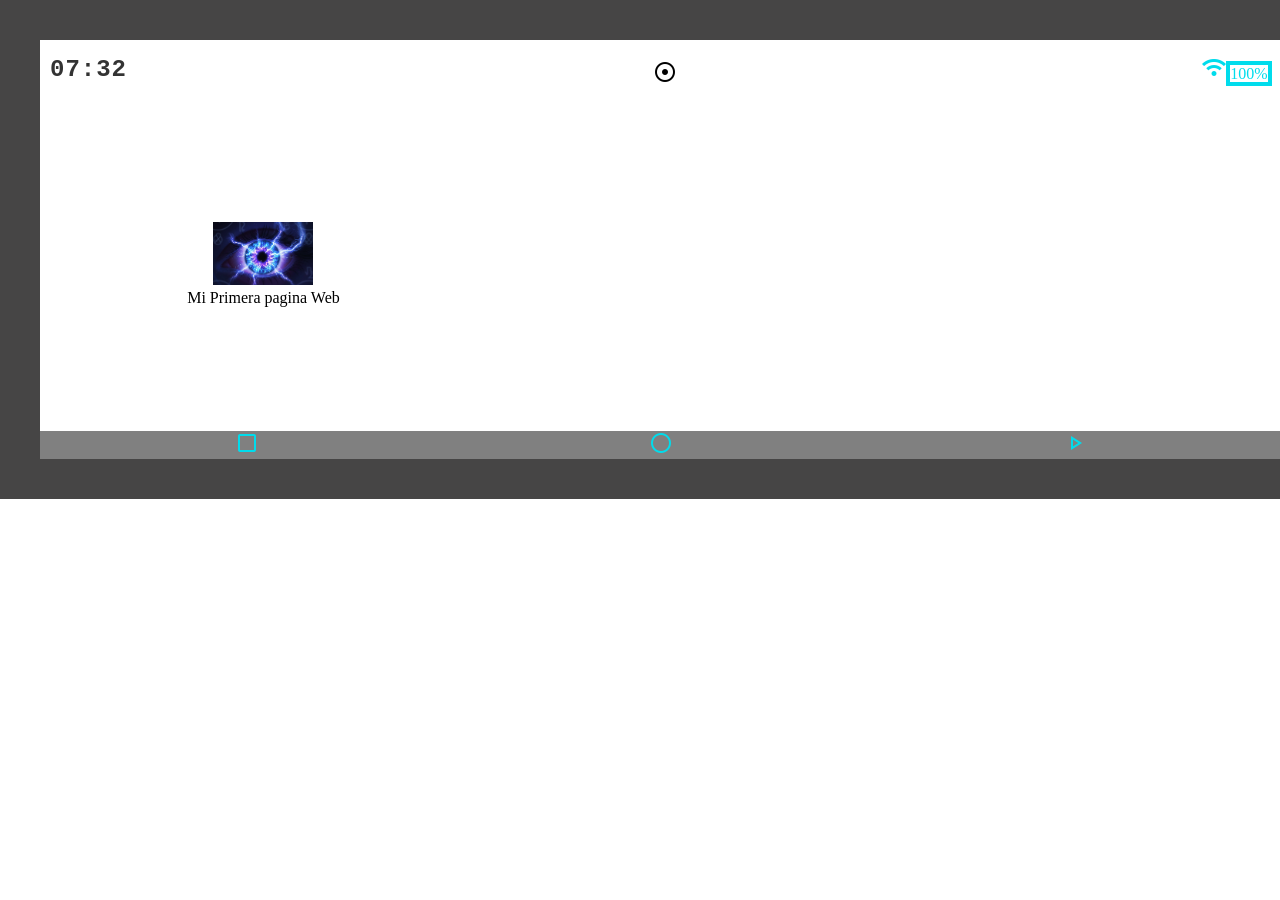
==== index.html @ fa0ee786 "Rename inicio.html to index.html" ====
<!DOCTYPE html>
<html lang="es">
<head>
    <meta charset="UTF-8">
    <meta name="viewport" content="width=device-width, initial-scale=1.0">
    <title>Porfolio</title>
    <link rel="stylesheet" href="Porfolio.css">
    <link rel="stylesheet"
        href="https://fonts.googleapis.com/css2?family=Material+Symbols+Outlined:opsz,wght,FILL,GRAD@20..48,100..700,0..1,-50..200&icon_names=adjust,circle,crop_square,play_arrow,wifi" />
</head>
<body>
    <header>
         <div class="clock-container">
            <div id="clock">00:00</div>
        </div>
        <div><span class="material-symbols-outlined">
                adjust
            </span></div>
        <div><span class="material-symbols-outlined teclas">
                wifi
            </span><span id="bateria">100%</span></div>
    </header>
    <main>
        <section>
            <article><a href=""><img src="favicon2.webp" alt="Imagen de portada">
                    <div>Mi Primera pagina Web</div>
            </article></a>
            <article></article>
            <article></article>
            <article></article>
            <article></article>
            <article></article>
        </section>
    </main>
    <footer>
        <div><span class="material-symbols-outlined teclas">
                crop_square
            </span></div>
        <div><span class="material-symbols-outlined teclas">
                circle
            </span></div>
        <div><span class="material-symbols-outlined teclas">
                play_arrow
            </span></div>
    </footer>

    <script>
        function updateClock() {
            const now = new Date();
            const spainTime = new Intl.DateTimeFormat('es-ES', {
                timeZone: 'Europe/Madrid',
                hour: '2-digit',
                minute: '2-digit',
                hour12: false
            }).format(now);
            document.getElementById('clock').textContent = spainTime;
        }
        updateClock();
        setInterval(updateClock, 1000);
    </script>
</body>
</html>
---- Porfolio.css ----
*{
    color: black;
    text-decoration: none;
}
body{
    width: 97%;
    margin: 0%;
    border:  40px rgb(70, 69, 69) solid;
}
main{
    margin: 10%;
}
article{
    width: 20%;
    text-align: center;
}
a img{
    width: 100px;
}
.material-symbols-outlined {
  font-variation-settings:
  'FILL' 0,
  'wght' 400,
  'GRAD' 0,
  'opsz' 24
}
header{
    display: flex;
    flex-direction: row;
    justify-content: space-between;
    align-items: center;
    padding: 10px;
}
        .clock-container {
            background: transparent;
            padding: 0;
            border-radius: 0;
            box-shadow: none;
        }
        #clock {
            font-size: 24px;
            font-weight: bold;
            color: #333;
            font-family: 'Courier New', monospace;
            letter-spacing: 1px;
            margin: 0;
            text-align: center;
        }
header div:nth-of-type(2){
    padding-top: 10px;
}
#bateria{
    color: rgb(0, 220, 236) ;
    border: 4px rgb(0, 220, 236) solid;
}
footer{
    display: flex;
    flex-direction: row;
    justify-content: space-around;
    background-color: grey;
}
.teclas{
    color: rgb(0, 220, 236);
}
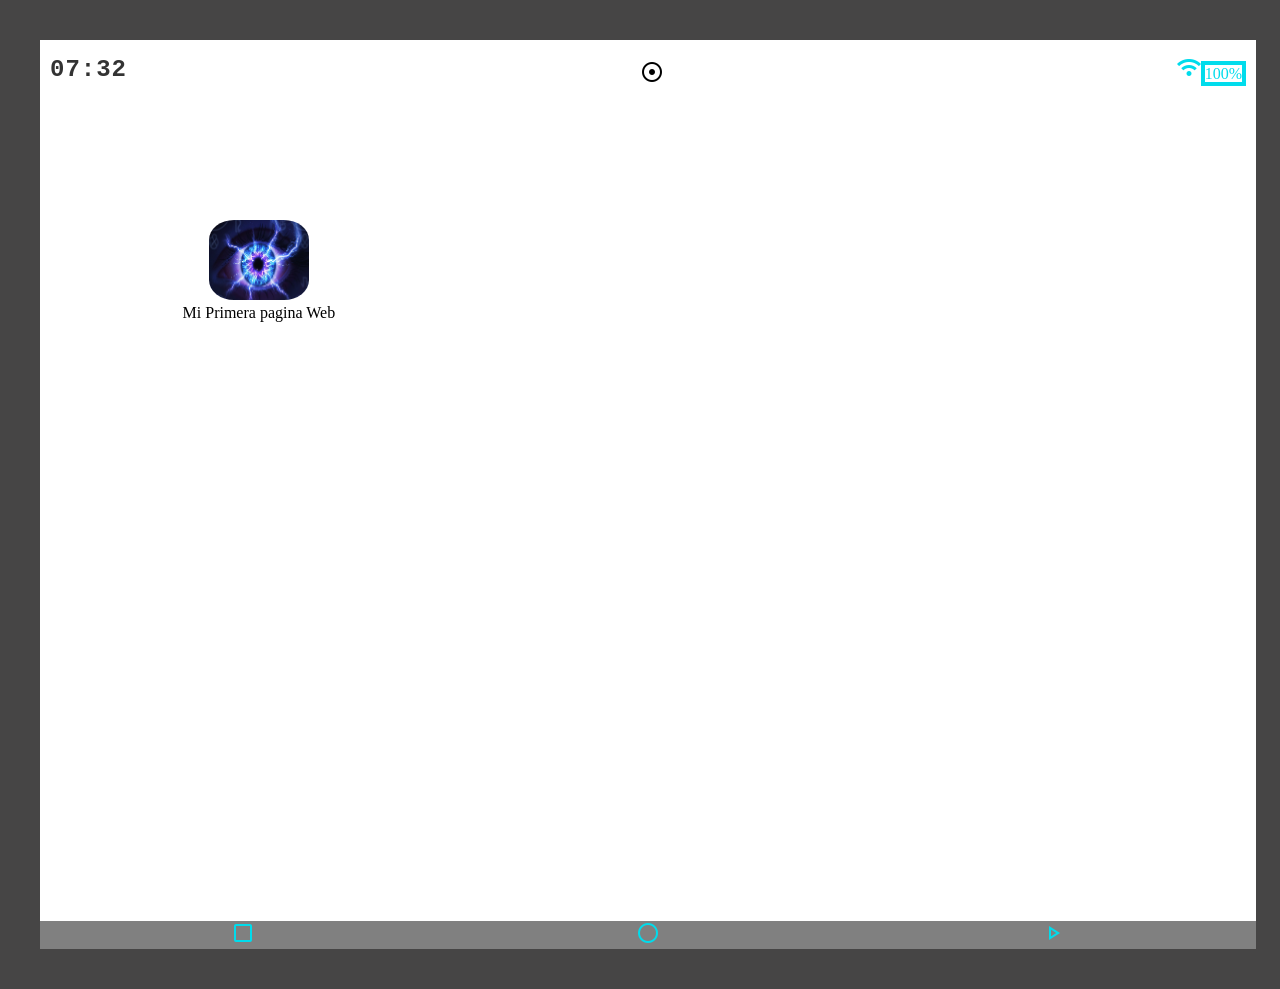
==== commit c506b85c: "Add files via upload" ====
--- a/index.html
+++ b/index.html
@@ -2,7 +2,10 @@
 <html lang="es">
 <head>
     <meta charset="UTF-8">
-    <meta name="viewport" content="width=device-width, initial-scale=1.0">
+    <meta name="viewport" content="width=device-width, initial-scale=1.0">        
+        <link rel="icon" href="favicon.ico" type="image/x-icon">
+
+
     <title>Porfolio</title>
     <link rel="stylesheet" href="Porfolio.css">
     <link rel="stylesheet"
@@ -22,7 +25,7 @@
     </header>
     <main>
         <section>
-            <article><a href=""><img src="favicon2.webp" alt="Imagen de portada">
+            <article><a href="https://crades12.github.io/" target="_blank"><img src="favicon2.webp" alt="Imagen de portada">
                     <div>Mi Primera pagina Web</div>
             </article></a>
             <article></article>
@@ -59,4 +62,4 @@
         setInterval(updateClock, 1000);
     </script>
 </body>
-</html>
+</html>
--- a/Porfolio.css
+++ b/Porfolio.css
@@ -1,64 +1,79 @@
-*{
+* {
     color: black;
     text-decoration: none;
 }
-body{
-    width: 97%;
+
+body {
+    width: 95%;
     margin: 0%;
-    border:  40px rgb(70, 69, 69) solid;
+    border: 40px rgb(70, 69, 69) solid;
 }
-main{
+
+main {
     margin: 10%;
+    height: 580px;
 }
-article{
+
+article {
     width: 20%;
     text-align: center;
 }
-a img{
+
+a img {
     width: 100px;
+    height: 80px;
+    border-radius: 25%;
 }
+
 .material-symbols-outlined {
-  font-variation-settings:
-  'FILL' 0,
-  'wght' 400,
-  'GRAD' 0,
-  'opsz' 24
+    font-variation-settings:
+        'FILL' 0,
+        'wght' 400,
+        'GRAD' 0,
+        'opsz' 24
 }
-header{
+
+header {
     display: flex;
     flex-direction: row;
     justify-content: space-between;
     align-items: center;
     padding: 10px;
 }
-        .clock-container {
-            background: transparent;
-            padding: 0;
-            border-radius: 0;
-            box-shadow: none;
-        }
-        #clock {
-            font-size: 24px;
-            font-weight: bold;
-            color: #333;
-            font-family: 'Courier New', monospace;
-            letter-spacing: 1px;
-            margin: 0;
-            text-align: center;
-        }
-header div:nth-of-type(2){
+
+.clock-container {
+    background: transparent;
+    padding: 0;
+    border-radius: 0;
+    box-shadow: none;
+}
+
+#clock {
+    font-size: 24px;
+    font-weight: bold;
+    color: #333;
+    font-family: 'Courier New', monospace;
+    letter-spacing: 1px;
+    margin: 0;
+    text-align: center;
+}
+
+header div:nth-of-type(2) {
     padding-top: 10px;
 }
-#bateria{
-    color: rgb(0, 220, 236) ;
+
+#bateria {
+    color: rgb(0, 220, 236);
     border: 4px rgb(0, 220, 236) solid;
 }
-footer{
+
+footer {
     display: flex;
     flex-direction: row;
     justify-content: space-around;
     background-color: grey;
 }
-.teclas{
+
+.teclas {
     color: rgb(0, 220, 236);
 }
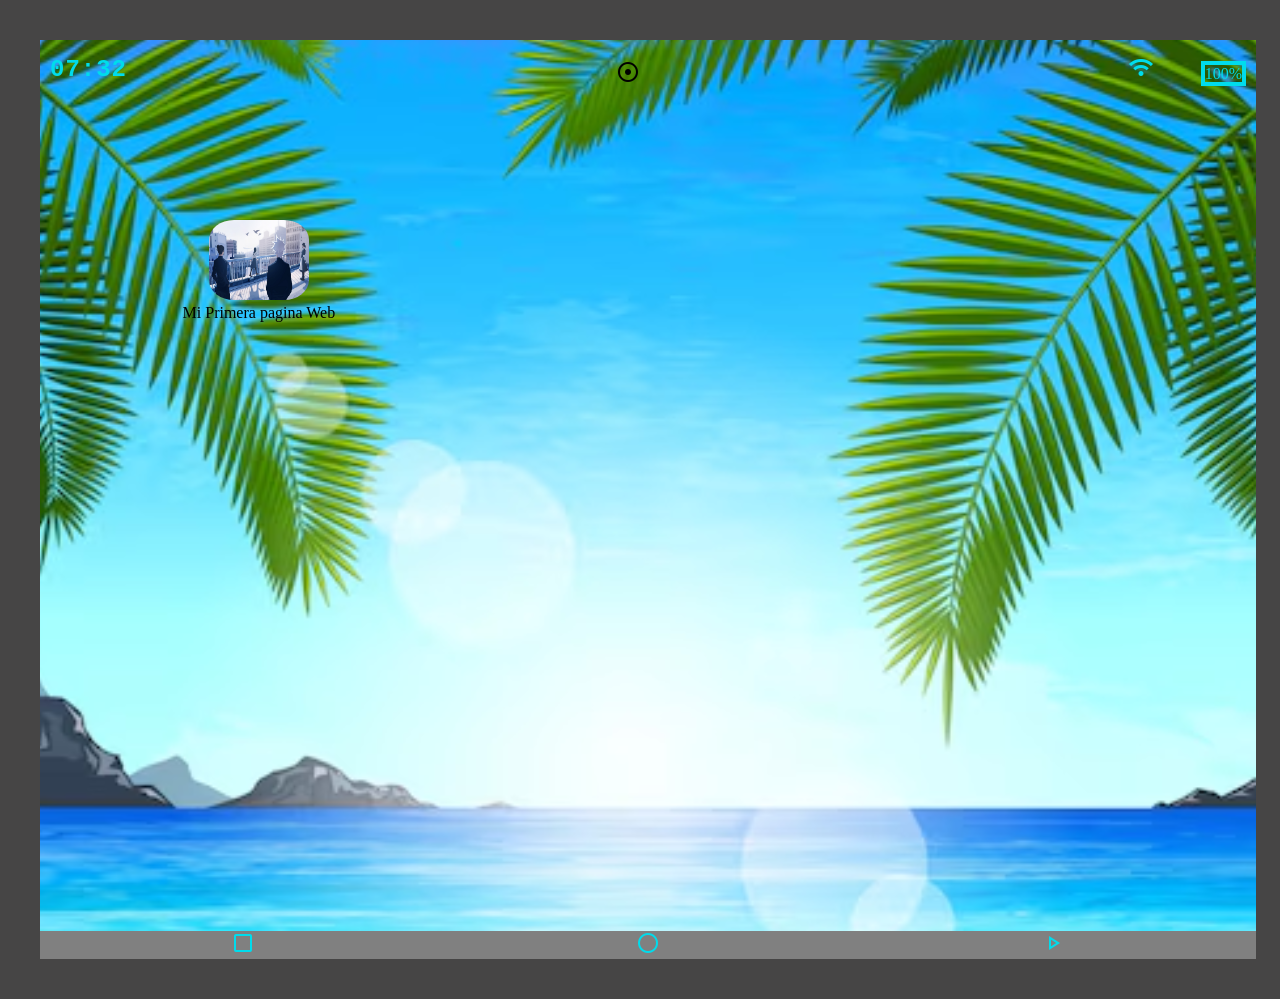
==== commit d4dd134f: "Add files via upload" ====
--- a/index.html
+++ b/index.html
@@ -20,12 +20,12 @@
                 adjust
             </span></div>
         <div><span class="material-symbols-outlined teclas">
-                wifi
+               wifi &nbsp;
             </span><span id="bateria">100%</span></div>
     </header>
     <main>
         <section>
-            <article><a href="https://crades12.github.io/" target="_blank"><img src="favicon2.webp" alt="Imagen de portada">
+            <article><a href="https://crades12.github.io/" target="_blank"><img src="fondo.webp" alt="Imagen de portada">
                     <div>Mi Primera pagina Web</div>
             </article></a>
             <article></article>
--- a/Porfolio.css
+++ b/Porfolio.css
@@ -7,11 +7,13 @@
     width: 95%;
     margin: 0%;
     border: 40px rgb(70, 69, 69) solid;
+    background-image: url(playa.avif);
+    background-size: cover;
 }
 
 main {
     margin: 10%;
-    height: 580px;
+    height: 590px;
 }
 
 article {
@@ -51,7 +53,7 @@
 #clock {
     font-size: 24px;
     font-weight: bold;
-    color: #333;
+    color: rgb(0, 220, 236);
     font-family: 'Courier New', monospace;
     letter-spacing: 1px;
     margin: 0;
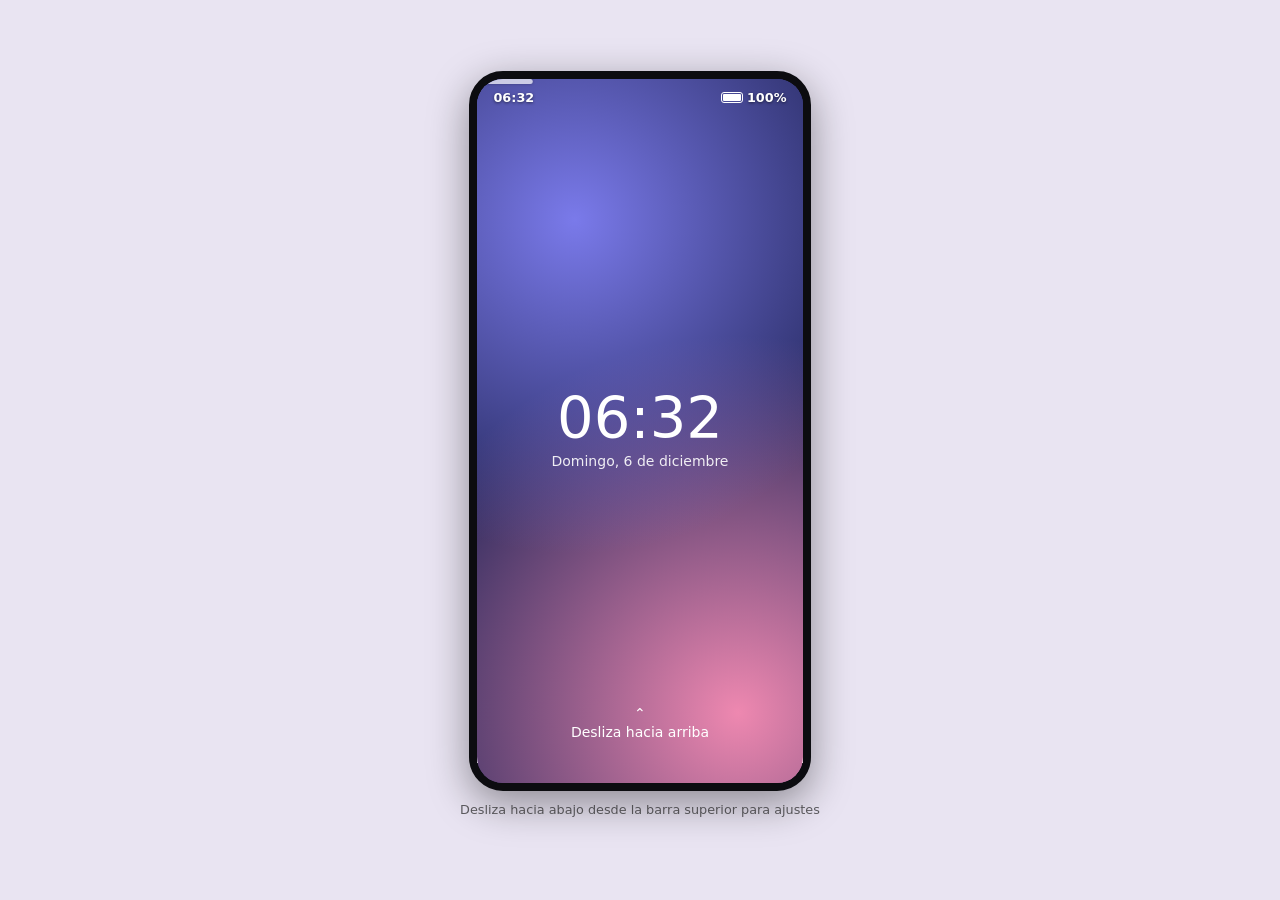
==== commit 5852347b: "Add files via upload" ====
--- a/index.html
+++ b/index.html
@@ -1,65 +1,90 @@
-<!DOCTYPE html>
-<html lang="es">
-<head>
-    <meta charset="UTF-8">
-    <meta name="viewport" content="width=device-width, initial-scale=1.0">        
-        <link rel="icon" href="favicon.ico" type="image/x-icon">
-
-
-    <title>Porfolio</title>
-    <link rel="stylesheet" href="Porfolio.css">
-    <link rel="stylesheet"
-        href="https://fonts.googleapis.com/css2?family=Material+Symbols+Outlined:opsz,wght,FILL,GRAD@20..48,100..700,0..1,-50..200&icon_names=adjust,circle,crop_square,play_arrow,wifi" />
-</head>
-<body>
-    <header>
-         <div class="clock-container">
-            <div id="clock">00:00</div>
-        </div>
-        <div><span class="material-symbols-outlined">
-                adjust
-            </span></div>
-        <div><span class="material-symbols-outlined teclas">
-               wifi &nbsp;
-            </span><span id="bateria">100%</span></div>
-    </header>
-    <main>
-        <section>
-            <article><a href="https://crades12.github.io/" target="_blank"><img src="fondo.webp" alt="Imagen de portada">
-                    <div>Mi Primera pagina Web</div>
-            </article></a>
-            <article></article>
-            <article></article>
-            <article></article>
-            <article></article>
-            <article></article>
-        </section>
-    </main>
-    <footer>
-        <div><span class="material-symbols-outlined teclas">
-                crop_square
-            </span></div>
-        <div><span class="material-symbols-outlined teclas">
-                circle
-            </span></div>
-        <div><span class="material-symbols-outlined teclas">
-                play_arrow
-            </span></div>
-    </footer>
-
-    <script>
-        function updateClock() {
-            const now = new Date();
-            const spainTime = new Intl.DateTimeFormat('es-ES', {
-                timeZone: 'Europe/Madrid',
-                hour: '2-digit',
-                minute: '2-digit',
-                hour12: false
-            }).format(now);
-            document.getElementById('clock').textContent = spainTime;
-        }
-        updateClock();
-        setInterval(updateClock, 1000);
-    </script>
-</body>
-</html>+<!DOCTYPE html><html lang="es"><head><meta charset="utf-8"><meta name="viewport" content="width=device-width, initial-scale=1, viewport-fit=cover"><title>Abel González · Porfolio</title>
+<style>
+:root{--pg:#e9e4f2;--pgt:#222;box-sizing:border-box;padding-top:env(safe-area-inset-top,0px);padding-bottom:env(safe-area-inset-bottom,0px)}
+@media(prefers-color-scheme:dark){:root:not([data-theme="light"]){--pg:#14121a;--pgt:#eee}}
+:root[data-theme="dark"]{--pg:#14121a;--pgt:#eee}
+html{scroll-padding-top:env(safe-area-inset-top,0px)}*{box-sizing:border-box}
+body{margin:0;min-height:100vh;display:grid;place-items:center;align-content:center;background:var(--pg);color:var(--pgt);font:14px/1.4 system-ui,-apple-system,"Segoe UI",sans-serif}
+#hint{font-size:.8rem;opacity:.7;text-align:center;margin:10px}
+#phone{--bg:#f4f5fa;--cd:#fff;--tx:#1b1d29;--mu:#666b80;--ac:#5b5bd6;--ic:56px;position:relative;width:min(96vw,calc(min(84vh,720px)*9/19));aspect-ratio:9/19;border:8px solid #0c0c10;border-radius:34px;overflow:hidden;background:#000;box-shadow:0 12px 40px #0006;transition:width .5s,aspect-ratio .5s;color:var(--tx);user-select:none;touch-action:pan-y}
+#phone.ld{width:min(96vw,720px,calc(84vh*19/9));aspect-ratio:19/9}
+#phone.dk{--bg:#12131c;--cd:#1d1f2d;--tx:#eceef7;--mu:#9aa0b8;--ac:#9a9aff}
+#scr>div{position:absolute;inset:0}
+#home{background:radial-gradient(circle at 25% 15%,#8a8af0,transparent 55%),radial-gradient(circle at 85% 85%,#f090b8,transparent 55%),#2b2f6b;padding:40px 12px 28px;overflow:auto;color:#fff}
+.dk #home{background:radial-gradient(circle at 25% 15%,#3a3a8a,transparent 55%),radial-gradient(circle at 85% 85%,#7a3a60,transparent 55%),#0d0e1c}
+#wid{background:#ffffff26;backdrop-filter:blur(8px);border-radius:18px;padding:12px 14px;margin-bottom:14px}#wid b{font-size:1.1rem}#wid p{margin:2px 0 0;font-size:.85rem;opacity:.9}
+#grid{display:grid;grid-template-columns:repeat(auto-fill,minmax(calc(var(--ic) + 16px),1fr));gap:14px 4px}
+.ap{display:flex;flex-direction:column;align-items:center;gap:4px;background:none;border:0;color:inherit;font:inherit;font-size:.72rem;cursor:pointer;animation:pop .5s backwards}
+.ap i{width:var(--ic);height:var(--ic);border-radius:26%;display:grid;place-items:center;font-style:normal;font-size:calc(var(--ic)*.5);box-shadow:0 3px 8px #0004;transition:width .3s,height .3s,font-size .3s}
+.ap:active i{transform:scale(.9)}
+@keyframes pop{from{transform:scale(.3);opacity:0}}
+#dock{position:absolute;left:10px;right:10px;bottom:24px;display:flex;justify-content:center;gap:18px;background:#ffffff26;backdrop-filter:blur(8px);border-radius:24px;padding:8px}
+#app{background:var(--bg);display:flex;flex-direction:column;transform:scale(.85);opacity:0;pointer-events:none;transition:.25s}#app.on{transform:none;opacity:1;pointer-events:auto}
+#ah{padding:38px 12px 8px;display:flex;align-items:center;gap:8px;font-size:1.05rem}#ah button{border:0;background:none;color:var(--ac);font-size:1.6rem;cursor:pointer;line-height:1}
+#ab{flex:1;overflow:auto;padding:4px 14px 34px}
+.cd{background:var(--cd);border-radius:14px;padding:12px 14px;margin:0 0 10px;box-shadow:0 1px 4px #0001}.cd h3{margin:0 0 4px;font-size:1rem}.cd p{margin:2px 0;color:var(--mu)}.cd a{color:var(--ac)}
+.tg{display:inline-block;font-size:.72rem;background:var(--bg);color:var(--ac);border-radius:99px;padding:2px 8px;margin:4px 4px 0 0}
+.bd{color:var(--ac);font-size:.78rem;font-weight:600}
+#lock{background:radial-gradient(circle at 30% 20%,#7a7aea,transparent 55%),radial-gradient(circle at 80% 90%,#ee88b0,transparent 55%),#23265a;color:#fff;display:flex;flex-direction:column;align-items:center;justify-content:center;gap:4px;transition:transform .7s cubic-bezier(.7,0,.3,1),opacity .7s;z-index:3;cursor:pointer}
+#lock.off{transform:translateY(-100%);opacity:0;pointer-events:none}
+#lk{font-size:3.6rem;font-weight:200;line-height:1}#ld{opacity:.9}#sw{position:absolute;bottom:40px;text-align:center;animation:up 1.6s infinite}@keyframes up{50%{transform:translateY(-10px);opacity:.5}}
+#shade{z-index:4;background:#000a;transform:translateY(-100%);transition:transform .35s;padding:42px 12px 12px;display:flex;flex-direction:column;gap:10px;bottom:auto!important;max-height:100%;overflow:auto;border-radius:0 0 22px 22px;background:var(--bg);color:var(--tx)}
+#shade.on{transform:none;box-shadow:0 0 0 100vh #0006}
+.tl{display:flex;flex-wrap:wrap;gap:8px}.tl button,.sz button{font:inherit;border:0;border-radius:14px;background:var(--cd);color:var(--tx);padding:10px 12px;cursor:pointer;flex:1;min-width:90px}.tl button.on,.sz button.on{background:var(--ac);color:#fff}
+.sz{display:flex;gap:6px;align-items:center}.sz span{color:var(--mu)}#nl{font-size:.82rem;color:var(--mu)}#nl div{background:var(--cd);border-radius:10px;padding:6px 10px;margin-top:6px;color:var(--tx)}
+#nt{z-index:5;bottom:auto!important;margin:36px 10px 0;background:var(--cd);color:var(--tx);border-radius:16px;padding:10px 12px;box-shadow:0 6px 20px #0006;transform:translateY(-250%);opacity:0;transition:transform .4s,opacity .3s;cursor:pointer;font-size:.85rem}#nt.on{transform:none;opacity:1}
+#sb{z-index:6;bottom:auto!important;height:32px;display:flex;justify-content:space-between;align-items:center;padding:6px 16px 0;color:#fff;font-weight:600;font-size:.8rem;cursor:grab;mix-blend-mode:normal;text-shadow:0 1px 3px #0008}
+#app.on~#sb{color:var(--tx);text-shadow:none}
+#bt{display:inline-block;width:22px;height:11px;border:1.5px solid currentColor;border-radius:3px;margin:0 4px -1px 0;padding:1px;position:relative}#bt i{display:block;height:100%;background:currentColor;border-radius:1px}#bt.lo i{background:#e5484d}
+#gb{position:absolute;left:50%;bottom:6px;width:34%;height:5px;border-radius:9px;background:#fff;opacity:.7;transform:translateX(-50%);z-index:6;cursor:pointer;box-shadow:0 0 3px #0006}
+.ms{padding:8px 11px;border-radius:14px;margin:6px 0;max-width:85%;background:var(--cd)}.ms.me{margin-left:auto;background:var(--ac);color:#fff}
+.chips{display:flex;flex-wrap:wrap;gap:6px;margin-top:8px}.chips button{font:inherit;font-size:.8rem;border:1px solid var(--ac);background:none;color:var(--ac);border-radius:99px;padding:5px 10px;cursor:pointer}
+</style></head><body>
+<div id="phone"><div id="scr">
+<div id="home"><div id="wid"><b>Hola, soy Abel 👋</b><p>Estudiante de ASIR · Madrid</p></div><div id="grid"></div><div id="dock"></div></div>
+<div id="app"><div id="ah"><button id="bk" aria-label="Volver">‹</button><b id="at"></b></div><div id="ab"></div></div>
+<div id="lock"><div id="lk"></div><div id="ld"></div><div id="sw">⌃<br>Desliza hacia arriba</div></div>
+<div id="shade"><div class="tl"><button id="tD">🌙 Modo oscuro</button><button id="tR">🔄 Girar móvil</button></div><div class="sz"><span>Iconos</span><button data-s="44">Pequeños</button><button data-s="56" class="on">Medios</button><button data-s="72">Grandes</button></div><div id="nl">Notificaciones</div></div>
+<div id="nt"></div><div id="sb"><span id="tm"></span><span><span id="bt"><i></i></span><span id="bp">100%</span></span></div><div id="gb" title="Inicio"></div>
+</div></div>
+<p id="hint">Desliza hacia abajo desde la barra superior para ajustes</p>
+<script>
+var $=function(i){return document.getElementById(i)},P=$("phone"),t0=Date.now(),fired={},hist=[];
+var A={
+sobre:["🙂","Sobre mí","#5b8def",'<div class=cd><h3>Abel González Guerra</h3><p>Estudiante de 2º de Administración de Sistemas Informáticos en Red (ASIR) en Madrid.</p><p>Aprendo a instalar, configurar y mantener los equipos, servidores y redes de una empresa, con interés en la ciberseguridad.</p></div>'],
+form:["🎓","Formación","#e2a13b",'<div class=cd><span class=bd>2026 – 2027 · en curso</span><h3>ASIR · 2º curso</h3><p>Seguridad, servicios de red, bases de datos, aplicaciones web y arquitectura en la nube.</p></div><div class=cd><span class=bd>2025 – 2026</span><h3>ASIR · 1º curso</h3><p>Ciclo Formativo de Grado Superior en Administración de Sistemas Informáticos en Red.</p></div><div class=cd><span class=bd>2025</span><h3>Bachillerato de Informática</h3></div>'],
+exp:["💼","Experiencia","#3bb273",'<div class=cd><span class=bd>Junio 2026 · 160 h</span><h3>Prácticas administrativas</h3><p>Empresa Aferta SG</p></div>'],
+hab:["🛠️","Habilidades","#8a5be0",'<div class=cd><h3>Servidores y sistemas</h3><p>Gestiono usuarios y equipos de una empresa.</p><span class=tg>Linux</span><span class=tg>Windows Server</span><span class=tg>Active Directory</span></div><div class=cd><h3>Redes y servicios</h3><p>Pongo en marcha webs, correo y redes.</p><span class=tg>DNS</span><span class=tg>DHCP</span><span class=tg>Apache</span><span class=tg>Nginx</span><span class=tg>Correo</span><span class=tg>LDAP</span><span class=tg>FTP</span></div><div class=cd><h3>Web y bases de datos</h3><p>Creo páginas y guardo su información.</p><span class=tg>HTML</span><span class=tg>CSS</span><span class=tg>PHP</span><span class=tg>JavaScript</span><span class=tg>MySQL</span></div><div class=cd><h3>Automatización y nube</h3><p>Hago que las tareas se hagan solas y que los servicios no se caigan.</p><span class=tg>Bash</span><span class=tg>Ansible</span><span class=tg>Docker</span><span class=tg>Alta disponibilidad</span><span class=tg>AWS/Azure (básico)</span></div>'],
+cert:["🏆","Certificados","#e5484d",'<div class=cd><span class=bd>Octubre 2025</span><h3>Cisco · Hardware de computadoras</h3></div><div class=cd><span class=bd>Marzo 2026</span><h3>Cisco · Active Directory</h3></div><div class=cd><span class=bd>Previsto 2027</span><h3>Cisco · Junior en Ciberseguridad</h3></div>'],
+idi:["🌍","Idiomas","#2aa7c9",'<div class=cd><h3>Inglés · B2</h3><p>Nivel adquirido en Bachillerato. El examen oficial está pendiente.</p></div>'],
+hob:["🎮","Hobbies","#e86aa6",'<div class=cd><h3>Fuera de clase</h3><p>📖 Lectura · 🎮 Videojuegos · 🏀 Baloncesto · 🏊 Natación</p></div>'],
+con:["✉️","Contacto","#4a4f66",'<div class=cd><h3>Hablemos</h3><p>✉ <a href="mailto:abelgonzalezguerra@gmail.com">abelgonzalezguerra@gmail.com</a></p><p>☎ <a href="tel:+34683594910">+34 683 59 49 10</a></p><p>🔗 <a href="https://www.linkedin.com/in/abel-gonz%C3%A1lez-guerra-53970a405">LinkedIn</a></p><p>📍 Madrid, España</p></div>'],
+chat:["💬","Pregunta a Abel","#25a05b",""]};
+var R={"¿Qué estudias?":"Estoy en 2º de ASIR: administración de sistemas y redes informáticas.","¿Qué sabes hacer?":"Configurar servidores y redes, gestionar usuarios, montar webs y bases de datos, y automatizar tareas.","¿Tienes experiencia?":"Hice 160 h de prácticas administrativas en Aferta SG en junio de 2026.","¿Cómo te contacto?":"Por email abelgonzalezguerra@gmail.com o por LinkedIn. Los tienes en la app Contacto."};
+function mk(k,p){var a=A[k],b=document.createElement("button");b.className="ap";b.innerHTML='<i style="background:'+a[2]+'">'+a[0]+'</i>'+(p?"":a[1]);b.setAttribute("aria-label",a[1]);b.onclick=function(){openApp(k)};return b}
+var g=$("grid");["sobre","form","exp","hab","cert","idi","hob","con"].forEach(function(k,i){var b=mk(k);b.style.animationDelay=(.7+i*.07)+"s";g.appendChild(b)});
+["chat","con"].forEach(function(k){$("dock").appendChild(mk(k,1))});
+function openApp(k){var a=A[k];$("at").textContent=a[1];$("app").className="on";shade(0);
+ if(k=="chat"){$("ab").innerHTML='<div id=cm></div><div class=chips id=cc></div>';say("Hola 👋 Soy Abel. ¿Qué quieres saber?");Object.keys(R).forEach(function(q){var b=document.createElement("button");b.textContent=q;b.onclick=function(){$("cm").innerHTML+='<div class="ms me">'+q+'</div>';setTimeout(function(){say(R[q])},500)};$("cc").appendChild(b)})}
+ else $("ab").innerHTML=a[3];$("ab").scrollTop=0}
+function say(t){$("cm").innerHTML+='<div class=ms>'+t+'</div>'}
+function home(){$("app").className=""}$("bk").onclick=home;$("gb").onclick=home;
+/* bloqueo */
+function unlock(){if($("lock").className=="off")return;$("lock").className="off";setTimeout(function(){notify("👋 Bienvenido. Desliza hacia abajo desde arriba para cambiar el modo oscuro, el tamaño de los iconos o girar el móvil.")},1400)}
+var y0=null;$("lock").onpointerdown=function(e){y0=e.clientY};$("lock").onpointerup=function(e){if(y0!=null&&(y0-e.clientY>40||Math.abs(y0-e.clientY)<6))unlock();y0=null};
+/* panel de ajustes */
+var op=0;function shade(o){op=o;if(o)$("nt").className="";$("shade").className=o?"on":""}
+var sy=null,sb=$("sb");sb.onpointerdown=function(e){sy=e.clientY;sb.setPointerCapture(e.pointerId)};sb.onpointermove=function(e){if(sy!=null&&e.clientY-sy>25){shade(1);sy=null}};sb.onpointerup=function(){if(sy!=null)shade(!op);sy=null};
+var uy=null;$("shade").onpointerdown=function(e){uy=e.clientY};$("shade").onpointerup=function(e){if(uy!=null&&uy-e.clientY>40)shade(0);uy=null};
+$("tD").onclick=function(){P.classList.toggle("dk");this.classList.toggle("on")};$("tR").onclick=function(){P.classList.toggle("ld");this.classList.toggle("on")};
+document.querySelectorAll(".sz button").forEach(function(b){b.onclick=function(){P.style.setProperty("--ic",b.dataset.s+"px");document.querySelectorAll(".sz button").forEach(function(x){x.classList.toggle("on",x==b)})}});
+if(matchMedia("(prefers-color-scheme: dark)").matches){P.classList.add("dk");$("tD").classList.add("on")}
+/* notificaciones */
+var nto;function notify(t,go){hist.unshift(t);$("nl").innerHTML="Notificaciones"+hist.map(function(h){return"<div>"+h+"</div>"}).join("");var n=$("nt");n.textContent=t;n.className="on";n.onclick=function(){n.className="";openApp(go||"con")};n.onclick=go?n.onclick:function(){n.className=""};clearTimeout(nto);nto=setTimeout(function(){n.className=""},7000)}
+/* reloj y batería */
+function tick(){var d=new Date(),s=Math.floor((Date.now()-t0)/1000),b=Math.max(5,100-Math.floor(s/6));
+ var hm=d.toLocaleTimeString("es-ES",{hour:"2-digit",minute:"2-digit"});$("tm").textContent=hm;$("lk").textContent=hm;var ds=d.toLocaleDateString("es-ES",{weekday:"long",day:"numeric",month:"long"});$("ld").textContent=ds.charAt(0).toUpperCase()+ds.slice(1);
+ $("bp").textContent=b+"%";$("bt").firstChild.style.width=b+"%";$("bt").className=b<=20?"lo":"";
+ [85,60,20].forEach(function(th){if(b<=th&&!fired[th]){fired[th]=1;var m=Math.floor(s/60),r=s%60,tt=(m?m+" min ":"")+r+" s";notify("🔋 Tu batería está al "+b+"%. Llevas "+tt+" aquí: igual te interesa hablar con Abel. Toca para contactar.","con")}})}
+tick();setInterval(tick,1000);
+</script></body></html>
